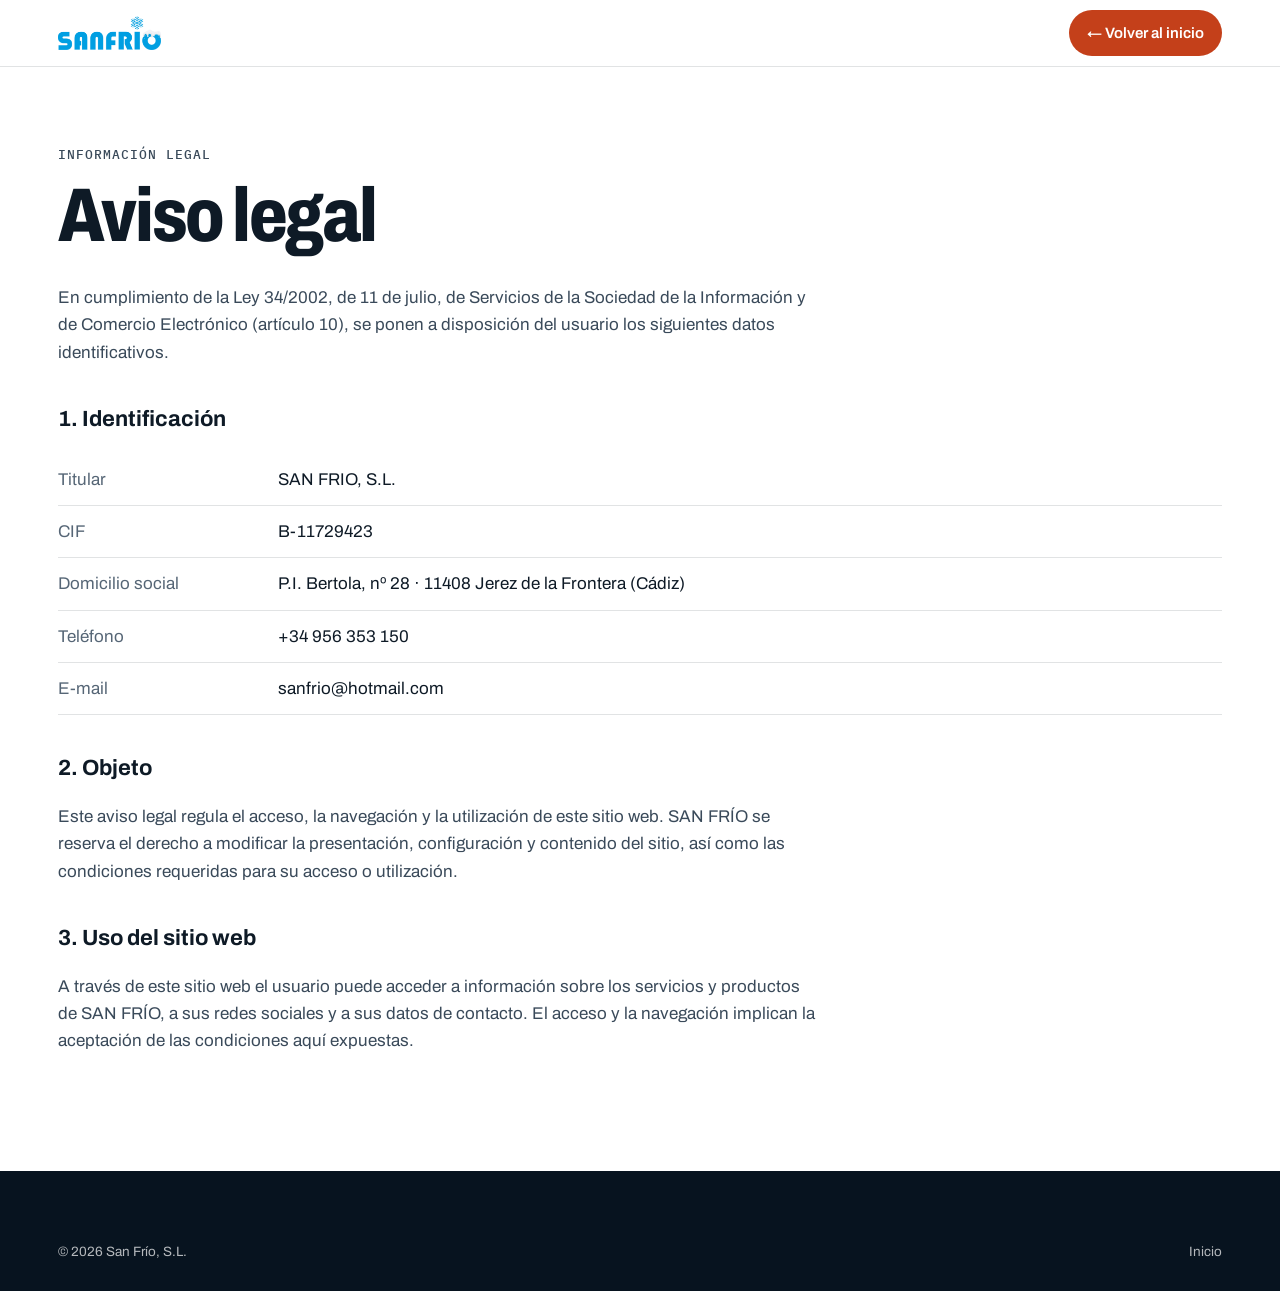
==== aviso-legal.html @ 6c568861 "Nueva web de San Frío Co-Authored-By: Claude Opus 5.5 <noreply@anthropic.com>" ====
<!doctype html>
<html lang="es">
<head>
  <meta charset="utf-8">
  <meta name="viewport" content="width=device-width, initial-scale=1">
  <title>Aviso legal · San Frío</title>
  <meta name="robots" content="noindex">
  <link rel="preconnect" href="https://fonts.googleapis.com">
  <link rel="preconnect" href="https://fonts.gstatic.com" crossorigin>
  <link href="https://fonts.googleapis.com/css2?family=Archivo:wdth,wght@62..125,400..800&family=IBM+Plex+Mono:wght@400;500&display=swap" rel="stylesheet">
  <link rel="stylesheet" href="styles.css?v=20261125">
</head>
<body class="page-solid">
<header class="nav solid" id="nav">
  <a class="nav-logo" href="index.html" aria-label="San Frío, inicio"><img src="assets/img/logo.webp" alt="San Frío" width="819" height="270"></a>
  <a class="nav-cta" href="index.html" style="margin-left:auto;display:inline-flex">← Volver al inicio</a>
</header>
<main class="legal">
  <div class="wrap">
    <p class="eyebrow">Información legal</p>
    <h1>Aviso legal</h1>
    <p>En cumplimiento de la Ley 34/2002, de 11 de julio, de Servicios de la Sociedad de la Información y de Comercio Electrónico (artículo 10), se ponen a disposición del usuario los siguientes datos identificativos.</p>
    <h2>1. Identificación</h2>
    <dl>
      <div><dt>Titular</dt><dd>SAN FRIO, S.L.</dd></div>
      <div><dt>CIF</dt><dd>B-11729423</dd></div>
      <div><dt>Domicilio social</dt><dd>P.I. Bertola, nº 28 · 11408 Jerez de la Frontera (Cádiz)</dd></div>
      <div><dt>Teléfono</dt><dd><a href="tel:+34956353150">+34 956 353 150</a></dd></div>
      <div><dt>E-mail</dt><dd><a href="mailto:sanfrio@hotmail.com">sanfrio@hotmail.com</a></dd></div>
    </dl>
    <h2>2. Objeto</h2>
    <p>Este aviso legal regula el acceso, la navegación y la utilización de este sitio web. SAN FRÍO se reserva el derecho a modificar la presentación, configuración y contenido del sitio, así como las condiciones requeridas para su acceso o utilización.</p>
    <h2>3. Uso del sitio web</h2>
    <p>A través de este sitio web el usuario puede acceder a información sobre los servicios y productos de SAN FRÍO, a sus redes sociales y a sus datos de contacto. El acceso y la navegación implican la aceptación de las condiciones aquí expuestas.</p>
  </div>
</main>
<footer class="footer">
  <div class="wrap footer-legal" style="margin-top:0;border:0;padding-top:0">
    <p>© 2026 San Frío, S.L.</p>
    <a href="index.html">Inicio</a>
  </div>
</footer>
<script defer src="main.js?v=20261125"></script>
</body>
</html>
---- styles.css ----
/* =========================================================
   San Frío — styles.css
   Azul hielo del logotipo + acento cálido (frío ↔ calor)
   ========================================================= */
:root {
  --navy:   #0b1d2e;
  --navy-2: #12293f;
  --ink:    #0e1a26;
  --ink-2:  #3a4a5a;
  --mute:   #566676;
  --ice:    #eef5fa;
  --ice-2:  #dfecf5;
  --white:  #ffffff;
  --blue:   #009fe3;   /* logotipo */
  --blue-d: #0077b3;
  --cold:   #2bb5f0;
  --hot:    #ff6a3d;
  --hot-d:  #a83614;
  --hot-btn: #c4401a;
  --green:  #2fa77a;
  --line:   rgba(14,26,38,.12);
  --font:   "Archivo", system-ui, sans-serif;
  --mono:   "IBM Plex Mono", ui-monospace, monospace;
  --pad:    clamp(16px, 4.5vw, 64px);
  --ease:   cubic-bezier(.2,.75,.15,1);
  --r:      18px;
}

*, *::before, *::after { box-sizing: border-box; }
html { scroll-behavior: smooth; scroll-padding-top: 84px; -webkit-text-size-adjust: 100%; }
body { margin: 0; background: var(--ice); color: var(--ink); font: 400 17px/1.6 var(--font); overflow-x: hidden; -webkit-font-smoothing: antialiased; }
img { display: block; max-width: 100%; height: auto; }
a { color: inherit; text-decoration: none; }
button { font: inherit; }
.wrap { width: 100%; max-width: 1320px; margin: 0 auto; padding: 0 var(--pad); }
.sr { position: absolute; width: 1px; height: 1px; overflow: hidden; clip: rect(0 0 0 0); white-space: nowrap; }
.skip { position: absolute; left: -999px; top: 8px; z-index: 200; background: var(--ink); color: #fff; padding: 8px 14px; border-radius: 8px; }
.skip:focus { left: 8px; }
:focus-visible { outline: 2px solid var(--hot); outline-offset: 3px; }

/* ---------- Type ---------- */
.eyebrow { display: inline-flex; align-items: center; gap: 10px; font: 500 12.5px/1.3 var(--mono); letter-spacing: .08em; text-transform: uppercase; color: var(--blue-d); margin: 0 0 16px; }
.eyebrow--light { color: var(--cold); }
.h2 { font-weight: 750; font-stretch: 88%; font-size: clamp(34px, 4.8vw, 64px); line-height: 1; letter-spacing: -.025em; margin: 0; }
.h2 em { font-style: normal; color: var(--blue); }
.h2--light { color: #fff; }
.h2--light em { color: var(--cold); }
.lead { color: var(--ink-2); font-size: 18px; max-width: 600px; margin: 20px 0 0; }
.head { margin-bottom: clamp(36px, 5vw, 60px); max-width: 820px; }
.head--row { max-width: none; display: flex; justify-content: space-between; align-items: flex-end; gap: 30px; flex-wrap: wrap; }
.link { font-weight: 600; color: var(--blue-d); border-bottom: 2px solid currentColor; padding-bottom: 2px; transition: color .3s; }
.link:hover { color: var(--hot-d); }

/* ---------- Buttons ---------- */
.btn { display: inline-flex; align-items: center; justify-content: center; gap: 8px; min-height: 52px; padding: 0 26px; border-radius: 999px; font-weight: 600; font-size: 15.5px; border: 1.5px solid transparent; cursor: pointer; transition: transform .35s var(--ease), background .3s, color .3s, border-color .3s, box-shadow .35s; }
.btn:hover { transform: translateY(-2px); }
.btn-ice { background: #fff; color: var(--navy); }
.btn-ice:hover { background: var(--ice-2); }
.btn-hot { background: var(--hot-btn); color: #fff; }
.btn-hot:hover { background: var(--hot-d); }
.btn-line { border-color: rgba(255,255,255,.4); color: #fff; }
.btn-line:hover { border-color: #fff; background: rgba(255,255,255,.08); }

/* ---------- Nav ---------- */
.nav { position: fixed; inset: 0 0 auto; z-index: 60; display: flex; align-items: center; gap: 28px; padding: 14px var(--pad); transition: background .35s, box-shadow .35s, padding .35s; }
.nav.solid { background: rgba(255,255,255,.94); backdrop-filter: blur(14px); -webkit-backdrop-filter: blur(14px); box-shadow: 0 1px 0 var(--line); padding-top: 10px; padding-bottom: 10px; }
.nav-logo { background: #fff; border-radius: 12px; padding: 6px 12px; transition: padding .35s; }
.nav-logo img { height: 34px; width: auto; }
.nav.solid .nav-logo { padding: 2px 0; }
.nav-links { display: flex; gap: 6px; margin-left: auto; }
.nav-links a { color: #fff; font-weight: 500; font-size: 15px; padding: 8px 14px; border-radius: 999px; transition: background .3s, color .3s; }
.nav-links a:hover { background: rgba(255,255,255,.12); }
.nav.solid .nav-links a { color: var(--ink); }
.nav.solid .nav-links a:hover, .nav.solid .nav-links a.active { background: var(--ice-2); }
.nav-cta { display: inline-flex; align-items: center; gap: 8px; background: var(--hot-btn); color: #fff; font-weight: 600; padding: 11px 18px; border-radius: 999px; font-size: 15px; transition: background .3s; white-space: nowrap; }
.nav-cta svg { width: 16px; height: 16px; }
.nav-cta:hover { background: var(--hot-d); }
.burger { display: none; margin-left: auto; width: 46px; height: 46px; border: 0; border-radius: 12px; background: #fff; cursor: pointer; position: relative; z-index: 70; }
.burger span { position: absolute; left: 12px; right: 12px; height: 2px; background: var(--navy); border-radius: 2px; transition: transform .35s var(--ease), opacity .2s; }
.burger span:nth-child(1) { top: 15px; } .burger span:nth-child(2) { top: 22px; } .burger span:nth-child(3) { top: 29px; }
body.menu-open .burger span:nth-child(1) { transform: translateY(7px) rotate(45deg); }
body.menu-open .burger span:nth-child(2) { opacity: 0; }
body.menu-open .burger span:nth-child(3) { transform: translateY(-7px) rotate(-45deg); }
.drawer { position: fixed; inset: 0; z-index: 55; background: var(--navy); color: #fff; display: flex; flex-direction: column; justify-content: center; gap: 28px; padding: 100px var(--pad) 40px; opacity: 0; visibility: hidden; transform: translateY(-12px); transition: opacity .4s, transform .4s var(--ease), visibility .4s; }
body.menu-open .drawer { opacity: 1; visibility: visible; transform: none; }
.drawer nav { display: flex; flex-direction: column; }
.drawer nav a { font-weight: 700; font-stretch: 85%; font-size: clamp(32px, 9vw, 46px); line-height: 1.2; padding: 6px 0; border-bottom: 1px solid rgba(255,255,255,.1); }
.drawer-mail { color: var(--cold); text-align: center; }

/* ---------- Hero / termostato ---------- */
.hero {
  --temp: color-mix(in oklab, var(--hot) calc(var(--heat, 0) * 100%), var(--cold));
  position: relative; min-height: 100svh; background: var(--navy); color: #fff; overflow: hidden;
  display: flex; flex-direction: column; justify-content: center; padding: 120px 0 0;
}
.hero-field { position: absolute; inset: 0; pointer-events: none;
  background:
    radial-gradient(60% 70% at 78% 40%, color-mix(in oklab, var(--temp) 55%, transparent), transparent 70%),
    radial-gradient(45% 55% at 12% 90%, color-mix(in oklab, var(--temp) 28%, transparent), transparent 70%),
    linear-gradient(180deg, var(--navy) 0%, var(--navy-2) 100%);
  transition: background .6s;
}
.hero-field::after { content: ""; position: absolute; inset: 0; background-image: radial-gradient(rgba(255,255,255,.09) 1px, transparent 1px); background-size: 26px 26px; mask-image: linear-gradient(180deg, #000, transparent 85%); -webkit-mask-image: linear-gradient(180deg, #000, transparent 85%); }
.hero-grid { position: relative; display: grid; grid-template-columns: 1.25fr 1fr; gap: clamp(30px, 5vw, 80px); align-items: center; }
.pip { width: 8px; height: 8px; border-radius: 50%; background: var(--temp); }
.hero .eyebrow { color: rgba(255,255,255,.78); }
.hero-title { font-weight: 800; font-stretch: 78%; font-size: clamp(54px, 9.2vw, 138px); line-height: .9; letter-spacing: -.035em; margin: 0 0 26px; }
.hero-title span { display: block; }
.hero-title .hl { color: var(--temp); transition: color .5s; }
.hero-sub { font-size: clamp(17px, 1.35vw, 20px); color: rgba(255,255,255,.8); max-width: 560px; margin: 0 0 34px; }
.hero-actions { display: flex; flex-wrap: wrap; gap: 12px; }
.hero-in { animation: up 1s var(--ease) both; animation-delay: var(--d, 0s); }
.hero-done .hero-in { animation: none; opacity: 1; transform: none; }
@keyframes up { from { opacity: 0; transform: translateY(34px); } to { opacity: 1; transform: none; } }

.thermo { justify-self: center; width: min(100%, 420px); text-align: center; }
.thermo-ring { position: relative; aspect-ratio: 1; width: 100%; max-width: 360px; margin: 0 auto 26px; }
.thermo-arc { position: absolute; inset: 0; transform: rotate(135deg); }
.thermo-arc circle { fill: none; stroke-width: 9; stroke-linecap: round; stroke-dasharray: 75 100; }
.arc-bg { stroke: rgba(255,255,255,.12); }
.arc-fg { stroke: var(--temp); stroke-dasharray: calc(8 + var(--t) * 67) 100; transition: stroke-dasharray .35s var(--ease), stroke .5s; filter: drop-shadow(0 0 10px var(--temp)); }
.thermo-face { position: absolute; inset: 15%; border-radius: 50%; display: flex; flex-direction: column; align-items: center; justify-content: center; background: radial-gradient(circle at 35% 30%, rgba(255,255,255,.14), rgba(255,255,255,.03) 60%); border: 1px solid rgba(255,255,255,.14); backdrop-filter: blur(6px); box-shadow: inset 0 0 60px color-mix(in oklab, var(--temp) 25%, transparent); }
.thermo-mode { font: 500 13px var(--mono); letter-spacing: .14em; text-transform: uppercase; color: var(--temp); }
.thermo-temp { font-weight: 300; font-stretch: 75%; font-size: clamp(76px, 9vw, 116px); line-height: 1; letter-spacing: -.04em; font-variant-numeric: tabular-nums; }
.thermo-temp sup { font-size: .3em; font-weight: 500; vertical-align: top; position: relative; top: .5em; margin-left: 2px; }
.thermo-note { font-size: 14px; color: rgba(255,255,255,.7); margin-top: 6px; }
.thermo-range { display: flex; align-items: center; gap: 12px; font: 500 13px var(--mono); color: rgba(255,255,255,.6); }
.thermo-range input { flex: 1; -webkit-appearance: none; appearance: none; height: 6px; border-radius: 6px; background: linear-gradient(90deg, var(--cold), #b6c9d6 50%, var(--hot)); cursor: pointer; }
.thermo-range input::-webkit-slider-thumb { -webkit-appearance: none; width: 26px; height: 26px; border-radius: 50%; background: #fff; border: 5px solid var(--temp); box-shadow: 0 4px 14px rgba(0,0,0,.35); }
.thermo-range input::-moz-range-thumb { width: 18px; height: 18px; border-radius: 50%; background: #fff; border: 5px solid var(--temp); }
.thermo-hint { font-size: 13.5px; color: rgba(255,255,255,.55); margin: 14px 0 0; }

.hero-facts { position: relative; list-style: none; margin-top: clamp(50px, 8vh, 90px); padding-top: 26px; padding-bottom: 34px; display: grid; grid-template-columns: repeat(4, 1fr); gap: 24px; border-top: 1px solid rgba(255,255,255,.12); }
.hero-facts li { display: flex; flex-direction: column; gap: 4px; }
.hero-facts b { font-weight: 750; font-stretch: 85%; font-size: 26px; color: #fff; }
.hero-facts span { font-size: 14px; color: rgba(255,255,255,.68); line-height: 1.45; }

/* ---------- Reveal ---------- */
.reveal { opacity: 0; transform: translateY(24px); transition: opacity .9s var(--ease), transform .9s var(--ease); }
.reveal.in { opacity: 1; transform: none; }
.reveal[data-split] { opacity: 1; transform: none; }

/* ---------- Servicios ---------- */
.services { padding: clamp(90px, 11vw, 150px) 0; background: #fff; }
.svc-list { list-style: none; margin: 0; padding: 0; display: grid; grid-template-columns: repeat(3, 1fr); border-top: 1px solid var(--line); }
.svc { position: relative; padding: 34px 30px 38px 0; border-bottom: 1px solid var(--line); }
.svc:not(:nth-child(3n)) { border-right: 1px solid var(--line); }
.svc:not(:nth-child(3n+1)) { padding-left: 30px; }
.svc-n { font: 500 13px var(--mono); color: var(--blue); }
.svc h3 { font-weight: 700; font-stretch: 90%; font-size: 23px; line-height: 1.15; margin: 14px 0 10px; letter-spacing: -.01em; }
.svc p { color: var(--ink-2); margin: 0; font-size: 16px; }
.svc::before { content: ""; position: absolute; left: 0; right: 0; top: -1px; height: 2px; background: var(--blue); transform: scaleX(0); transform-origin: left; transition: transform .6s var(--ease); }
.svc:hover::before { transform: scaleX(1); }

/* ---------- Bento líneas ---------- */
.lines { padding: clamp(90px, 11vw, 150px) 0; }
.bento { display: grid; grid-template-columns: repeat(4, 1fr); grid-auto-rows: minmax(250px, auto); gap: 16px; }
.tile { position: relative; overflow: hidden; border-radius: var(--r); padding: 28px; display: flex; flex-direction: column; justify-content: space-between; min-height: 280px; isolation: isolate; transition: transform .5s var(--ease), box-shadow .5s; }
.tile:hover { transform: translateY(-6px); box-shadow: 0 30px 60px -30px rgba(11,29,46,.45); }
.tile--big { grid-column: span 2; grid-row: span 2; }
.tile-text { position: relative; z-index: 2; max-width: 360px; }
.tile-k { font: 500 12px var(--mono); letter-spacing: .1em; text-transform: uppercase; margin: 0 0 10px; opacity: .85; }
.tile h3 { font-weight: 750; font-stretch: 86%; font-size: clamp(22px, 2vw, 28px); line-height: 1.05; letter-spacing: -.015em; margin: 0 0 10px; }
.tile--big h3 { font-size: clamp(30px, 3.2vw, 44px); }
.tile p { margin: 0 0 14px; font-size: 15.5px; opacity: .88; }
.tile-go { font-weight: 600; font-size: 15px; }
.tile img { position: absolute; z-index: 1; right: -6%; bottom: -6%; width: 58%; mix-blend-mode: multiply; transition: transform .8s var(--ease); }
.tile--big img { position: relative; right: auto; bottom: auto; width: 72%; max-width: 480px; align-self: flex-end; margin: 10px -10px -16px 0; }
.tile:hover img { transform: scale(1.06) rotate(-1.5deg); }
.tile--cold { background: linear-gradient(150deg, #d7effb, #bfe4f7); color: var(--navy); }
.tile--hot { background: linear-gradient(150deg, #ffe6da, #ffd0bb); color: #4a1c0c; }
.tile--air { background: linear-gradient(150deg, #eef3f7, #dde7ef); color: var(--navy); }
.tile--green { background: linear-gradient(150deg, #e0f3ea, #c9eadb); color: #0c3a29; }
.tile--light { background: linear-gradient(150deg, #fff5d6, #ffeab0); color: #3d2d00; }
.tile--hot img, .tile--air img, .tile--green img, .tile--light img { width: 46%; }

/* ---------- Instalamos ---------- */
.install { background: var(--navy); color: rgba(255,255,255,.82); padding: clamp(70px, 9vw, 120px) 0; position: relative; overflow: hidden; }
.install::before { content: ""; position: absolute; inset: 0; background: radial-gradient(50% 120% at 100% 50%, rgba(255,106,61,.28), transparent 60%), radial-gradient(40% 100% at 0% 0%, rgba(43,181,240,.22), transparent 60%); }
.install-inner { position: relative; display: grid; grid-template-columns: 1.6fr 1fr; gap: 40px; align-items: end; }
.install p { font-size: 18px; max-width: 560px; margin: 22px 0 0; }
.install-cta { display: flex; flex-wrap: wrap; gap: 12px; justify-content: flex-end; }

/* ---------- Catálogo ---------- */
.catalog { padding: clamp(90px, 11vw, 150px) 0; }
.search { display: flex; align-items: center; gap: 10px; background: #fff; border: 1.5px solid var(--line); border-radius: 999px; padding: 0 18px; min-width: min(100%, 340px); min-height: 54px; transition: border-color .3s, box-shadow .3s; }
.search:focus-within { border-color: var(--blue); box-shadow: 0 0 0 4px rgba(0,159,227,.15); }
.search svg { width: 20px; height: 20px; color: var(--mute); flex: none; }
.search input { border: 0; outline: 0; background: transparent; font: inherit; font-size: 16px; width: 100%; color: var(--ink); }
.chips { display: flex; gap: 8px; flex-wrap: wrap; margin-bottom: 14px; }
.chip { border: 1.5px solid var(--line); background: #fff; color: var(--ink); padding: 10px 16px; border-radius: 999px; font-size: 14.5px; font-weight: 500; cursor: pointer; transition: background .25s, color .25s, border-color .25s; }
.chip:hover { border-color: var(--blue); }
.chip.is-on { background: var(--navy); color: #fff; border-color: var(--navy); }
.count { font: 500 13px var(--mono); color: var(--mute); margin: 0 0 22px; }
.grid { display: grid; grid-template-columns: repeat(auto-fill, minmax(230px, 1fr)); gap: 16px; }
.p { background: #fff; border-radius: var(--r); padding: 16px 16px 18px; display: flex; flex-direction: column; border: 1px solid transparent; transition: border-color .3s, box-shadow .4s, transform .4s var(--ease); }
.p:hover { border-color: var(--ice-2); box-shadow: 0 22px 40px -26px rgba(11,29,46,.35); transform: translateY(-3px); }
.p[hidden] { display: none; }
.p-media { aspect-ratio: 1; border-radius: 12px; background: #fff; display: flex; align-items: center; justify-content: center; overflow: hidden; margin-bottom: 14px; }
.p-media img { width: 88%; height: 88%; object-fit: contain; transition: transform .6s var(--ease); }
.p:hover .p-media img { transform: scale(1.05); }
.p-ph { width: 100%; height: 100%; display: flex; align-items: center; justify-content: center; background: var(--ice); color: var(--blue); border-radius: 12px; }
.p-ph svg { width: 34%; opacity: .7; }
.p-cat { font: 500 11.5px var(--mono); letter-spacing: .06em; text-transform: uppercase; color: var(--blue-d); margin: 0 0 6px; }
.p-name { font-weight: 650; font-stretch: 92%; font-size: 17.5px; line-height: 1.2; margin: 0 0 4px; }
.p-fact { color: var(--mute); font-size: 14.5px; margin: 0 0 16px; }
.p-ask { margin-top: auto; align-self: flex-start; background: var(--ice); color: var(--navy); border: 0; border-radius: 999px; padding: 10px 18px; font-weight: 600; font-size: 14.5px; cursor: pointer; transition: background .25s, color .25s; }
.p-ask:hover { background: var(--hot-btn); color: #fff; }
.empty { padding: 40px 0; color: var(--ink-2); font-size: 18px; }
.empty a { color: var(--blue-d); font-weight: 600; text-decoration: underline; }

/* ---------- Empresa ---------- */
.about { background: #fff; padding: clamp(90px, 11vw, 150px) 0; }
.about-grid { display: grid; grid-template-columns: .9fr 1.4fr; gap: clamp(40px, 6vw, 100px); align-items: start; }
.about-big { position: sticky; top: 110px; display: grid; grid-template-columns: auto 1fr; align-items: start; }
.about-num { font-weight: 800; font-stretch: 70%; font-size: clamp(150px, 20vw, 290px); line-height: .8; letter-spacing: -.05em; color: var(--blue); font-variant-numeric: tabular-nums; }
.about-plus { font-weight: 700; font-size: clamp(50px, 6vw, 90px); line-height: 1; color: var(--hot); }
.about-big p { grid-column: 1 / -1; font-size: 18px; color: var(--ink-2); max-width: 340px; margin: 22px 0 0; }
.about-text > p:not(.eyebrow) { color: var(--ink-2); font-size: 18px; margin: 22px 0 0; }
.values { list-style: none; margin: 44px 0 0; padding: 0; display: grid; grid-template-columns: repeat(3, 1fr); gap: 16px; }
.values li { background: var(--ice); border-radius: var(--r); padding: 22px; }
.values h3 { font-weight: 700; font-stretch: 90%; font-size: 19px; margin: 0 0 6px; }
.values p { margin: 0; color: var(--ink-2); font-size: 15px; }

/* ---------- Noticias ---------- */
.news { padding: clamp(90px, 11vw, 140px) 0; }
.news-grid { display: grid; grid-template-columns: repeat(3, 1fr); gap: 16px; }
.post { background: #fff; border-radius: var(--r); padding: 28px; border-top: 3px solid var(--blue); }
.post time { font: 500 13px var(--mono); color: var(--mute); }
.post h3 { font-weight: 700; font-stretch: 90%; font-size: 22px; line-height: 1.15; margin: 12px 0 10px; }
.post p { margin: 0; color: var(--ink-2); font-size: 15.5px; }

/* ---------- Contacto ---------- */
.contact { background: var(--navy); color: rgba(255,255,255,.85); padding: clamp(90px, 11vw, 150px) 0; }
.contact-grid { display: grid; grid-template-columns: 1fr 1fr; gap: clamp(36px, 6vw, 90px); align-items: start; }
.c-list { list-style: none; margin: 40px 0 30px; padding: 0; }
.c-list li { display: grid; grid-template-columns: 120px 1fr; gap: 16px; padding: 18px 0; border-bottom: 1px solid rgba(255,255,255,.12); }
.c-list li > span:first-child { font: 500 12.5px var(--mono); letter-spacing: .08em; text-transform: uppercase; color: var(--cold); padding-top: 4px; }
.c-list a { color: #fff; font-size: 19px; font-weight: 500; overflow-wrap: anywhere; }
.c-list a:hover { color: var(--cold); }
.c-social a { font-size: 17px; }
.map { aspect-ratio: 16/10; border-radius: var(--r); overflow: hidden; background: var(--navy-2); }
.map iframe { width: 100%; height: 100%; border: 0; filter: saturate(.8); }
.form { background: #fff; color: var(--ink); border-radius: 24px; padding: clamp(24px, 3.5vw, 44px); display: flex; flex-direction: column; gap: 16px; }
.form h3 { font-weight: 750; font-stretch: 88%; font-size: 28px; line-height: 1.1; margin: 0 0 6px; letter-spacing: -.015em; }
.f-row { display: grid; grid-template-columns: 1fr 1fr; gap: 16px; }
.form label { display: flex; flex-direction: column; gap: 6px; font-size: 14px; font-weight: 600; color: var(--ink-2); }
.form input, .form textarea { font: inherit; font-size: 16px; font-weight: 400; color: var(--ink); background: var(--ice); border: 1.5px solid transparent; border-radius: 12px; padding: 13px 14px; transition: border-color .25s, background .25s; }
.form textarea { resize: vertical; min-height: 120px; }
.form input:focus, .form textarea:focus { outline: none; border-color: var(--blue); background: #fff; }
.form .invalid { border-color: var(--hot); background: #fff4ef; }
.form .btn { align-self: flex-start; }
.form-note { margin: 0; font-size: 14px; color: var(--mute); }
.form-note.ok { color: var(--green); font-weight: 600; }

/* ---------- Footer ---------- */
.footer { background: #07131f; color: rgba(255,255,255,.7); padding: 70px 0 28px; }
.footer-grid { display: grid; grid-template-columns: 1.6fr 1fr 1fr; gap: 40px; }
.footer-logo { height: 54px; width: auto; margin-bottom: 16px; }
.footer p { margin: 0; max-width: 340px; }
.footer h4 { font: 500 12px var(--mono); letter-spacing: .1em; text-transform: uppercase; color: var(--cold); margin: 0 0 14px; }
.footer-grid a, .footer-grid span { display: block; margin-bottom: 8px; font-size: 15px; }
.footer-grid a:hover { color: #fff; }
.footer-legal { display: flex; justify-content: space-between; flex-wrap: wrap; gap: 14px; margin-top: 54px; padding-top: 22px; border-top: 1px solid rgba(255,255,255,.1); font-size: 13.5px; }
.footer-legal a:hover { color: #fff; }

.float-call { position: fixed; right: 18px; bottom: 18px; z-index: 50; width: 58px; height: 58px; border-radius: 50%; background: var(--hot-btn); color: #fff; display: none; align-items: center; justify-content: center; box-shadow: 0 10px 24px -10px rgba(0,0,0,.45); }
.float-call svg { width: 24px; height: 24px; }

/* ---------- Legal ---------- */
.legal { padding: 140px 0 100px; background: #fff; min-height: 80vh; }
.legal h1 { font-weight: 800; font-stretch: 80%; font-size: clamp(42px, 6vw, 76px); line-height: 1; letter-spacing: -.03em; margin: 0 0 30px; }
.legal h2 { font-weight: 700; font-size: 22px; margin: 36px 0 10px; }
.legal p { color: var(--ink-2); max-width: 760px; }
.legal dl div { display: grid; grid-template-columns: 200px 1fr; gap: 20px; padding: 12px 0; border-bottom: 1px solid var(--line); }
.legal dt { color: var(--mute); } .legal dd { margin: 0; overflow-wrap: anywhere; }

/* ---------- Responsive ---------- */
@media (max-width: 1080px) {
  .nav-links { display: none; }
  .nav-cta { margin-left: auto; }
  .hero-grid { grid-template-columns: 1fr; }
  .thermo { justify-self: start; display: grid; grid-template-columns: 200px 1fr; gap: 24px; align-items: center; text-align: left; width: 100%; max-width: 640px; }
  .thermo-ring { margin: 0; }
  .thermo-temp { font-size: 64px; }
  .hero-facts { grid-template-columns: repeat(2, 1fr); }
  .svc-list { grid-template-columns: repeat(2, 1fr); }
  .svc:nth-child(n) { border-right: 0; padding-left: 0; padding-right: 24px; }
  .svc:nth-child(odd) { border-right: 1px solid var(--line); }
  .svc:nth-child(even) { padding-left: 24px; }
  .bento { grid-template-columns: repeat(2, 1fr); }
  .tile--big img { width: 56%; }
  .tile--big .tile-text { max-width: 520px; }
  .install-inner { grid-template-columns: 1fr; }
  .install-cta { justify-content: flex-start; }
  .about-grid { grid-template-columns: 1fr; }
  .about-big { position: static; }
  .news-grid { grid-template-columns: 1fr 1fr; }
  .contact-grid { grid-template-columns: 1fr; }
}
@media (max-width: 680px) {
  body { font-size: 16px; }
  .nav { gap: 10px; }
  .nav-logo img { height: 28px; }
  .nav-cta { display: none; }
  .burger { display: block; }
  .hero { padding-top: 100px; }
  .hero-title { font-size: clamp(50px, 15vw, 70px); }
  .hero-actions .btn { flex: 1 1 100%; }
  .thermo { grid-template-columns: 1fr; text-align: center; }
  .thermo-ring { max-width: 230px; margin: 0 auto; }
  .hero-facts { grid-template-columns: 1fr 1fr; gap: 18px 14px; }
  .hero-facts b { font-size: 21px; }
  .hero-facts span { font-size: 13px; }
  .svc-list { grid-template-columns: 1fr; }
  .svc:nth-child(n) { border-right: 0; padding: 26px 0 28px; }
  .bento { grid-template-columns: 1fr; }
  .tile, .tile--big { grid-column: auto; grid-row: auto; min-height: 0; justify-content: flex-start; }
  .tile img, .tile--big img, .tile--hot img, .tile--air img, .tile--green img, .tile--light img { position: relative; right: auto; bottom: auto; width: 52%; max-height: 200px; object-fit: contain; margin: 18px -8px -14px auto; }
  .tile--big img { width: 78%; max-height: none; }
  .tile--big .tile-text { max-width: none; }
  .grid { grid-template-columns: 1fr 1fr; gap: 10px; }
  .p { padding: 10px 10px 14px; }
  .p-name { font-size: 15px; }
  .p-fact { font-size: 13px; }
  .p-ask { padding: 9px 14px; font-size: 13.5px; }
  .chips { flex-wrap: nowrap; overflow-x: auto; margin-left: calc(var(--pad) * -1); margin-right: calc(var(--pad) * -1); padding: 0 var(--pad) 6px; scrollbar-width: none; }
  .chip { flex: none; }
  .search { width: 100%; }
  .values { grid-template-columns: 1fr; }
  .news-grid { grid-template-columns: 1fr; }
  .c-list li { grid-template-columns: 1fr; gap: 4px; }
  .f-row { grid-template-columns: 1fr; }
  .footer-grid { grid-template-columns: 1fr; gap: 30px; }
  .float-call { display: flex; }
  .legal dl div { grid-template-columns: 1fr; gap: 2px; }
}
@media (min-width: 681px) { .drawer { display: none; } }
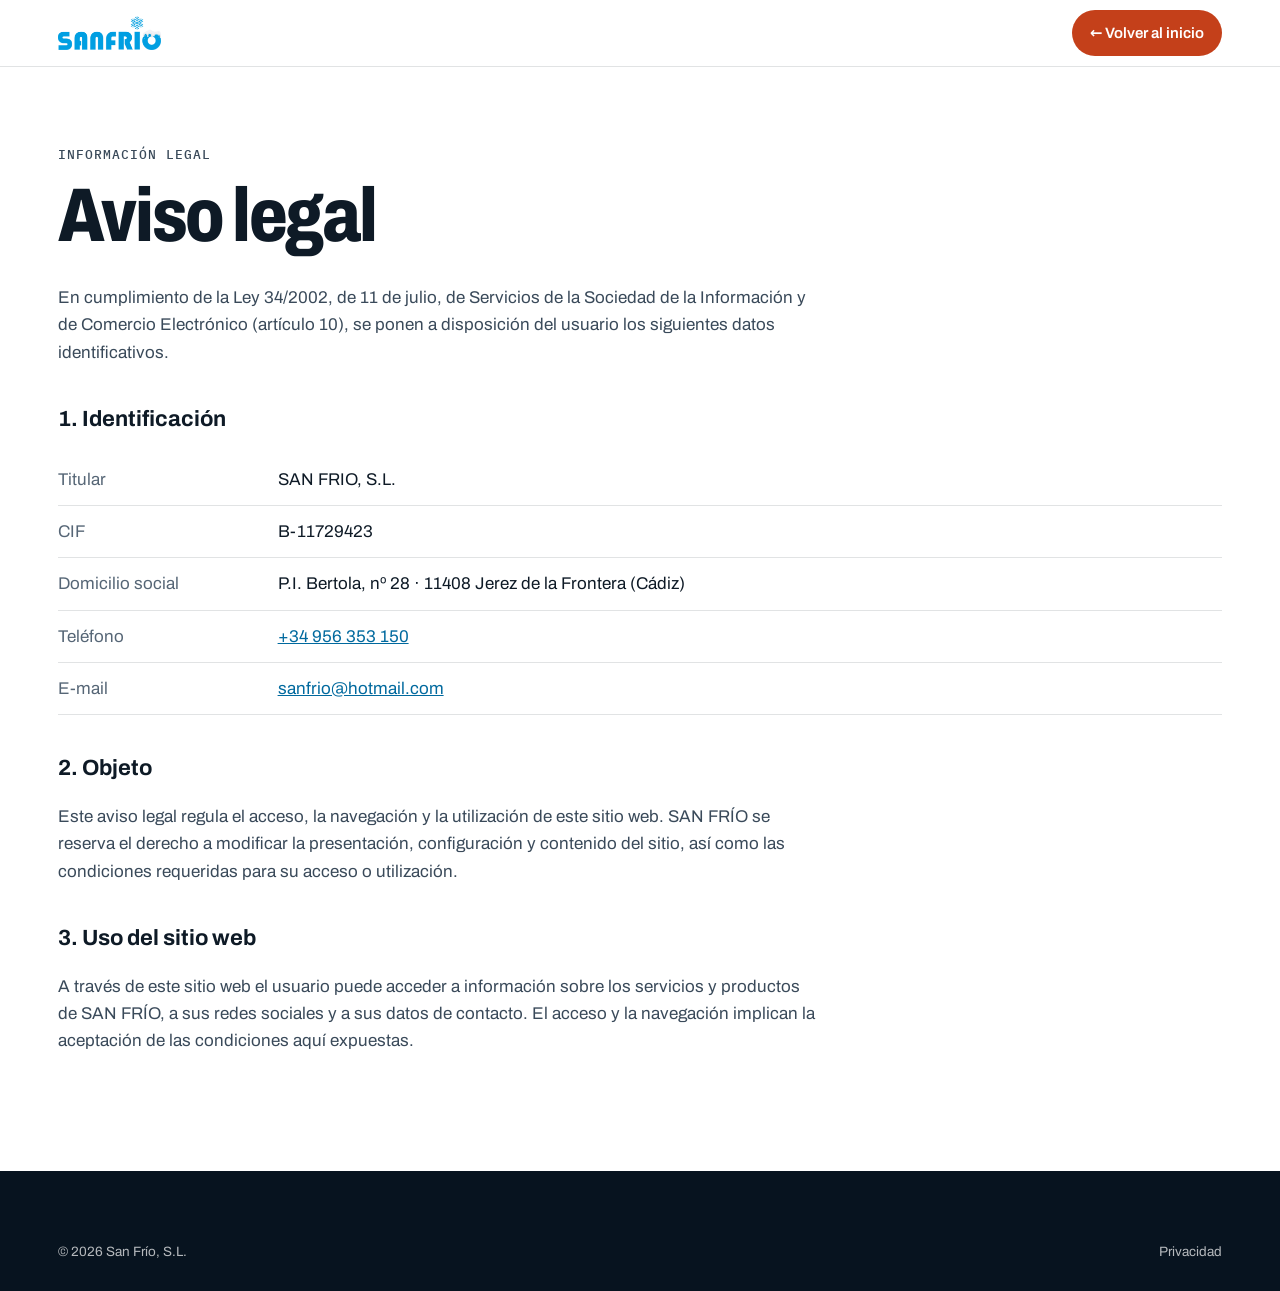
==== commit 698f3fba: "Listo para producción: privacidad, tipografías locales, mapa bajo demanda, redirecciones de la web a" ====
--- a/aviso-legal.html
+++ b/aviso-legal.html
@@ -5,10 +5,8 @@
   <meta name="viewport" content="width=device-width, initial-scale=1">
   <title>Aviso legal · San Frío</title>
   <meta name="robots" content="noindex">
-  <link rel="preconnect" href="https://fonts.googleapis.com">
-  <link rel="preconnect" href="https://fonts.gstatic.com" crossorigin>
-  <link href="https://fonts.googleapis.com/css2?family=Archivo:wdth,wght@62..125,400..800&family=IBM+Plex+Mono:wght@400;500&display=swap" rel="stylesheet">
-  <link rel="stylesheet" href="styles.css?v=20261125">
+  <link rel="preload" href="assets/fonts/archivo.woff2" as="font" type="font/woff2" crossorigin>
+  <link rel="stylesheet" href="styles.css?v=20261126">
 </head>
 <body class="page-solid">
 <header class="nav solid" id="nav">
@@ -37,9 +35,9 @@
 <footer class="footer">
   <div class="wrap footer-legal" style="margin-top:0;border:0;padding-top:0">
     <p>© 2026 San Frío, S.L.</p>
-    <a href="index.html">Inicio</a>
+    <a href="privacidad.html">Privacidad</a>
   </div>
 </footer>
-<script defer src="main.js?v=20261125"></script>
+<script defer src="main.js?v=20261126"></script>
 </body>
 </html>
--- a/styles.css
+++ b/styles.css
@@ -1,3 +1,30 @@
+/* Tipografías alojadas en la propia web (subset latin) */
+@font-face {
+  font-family: 'Archivo';
+  font-style: normal;
+  font-weight: 400 800;
+  font-stretch: 62% 125%;
+  font-display: swap;
+  src: url('assets/fonts/archivo.woff2') format('woff2');
+  unicode-range: U+0000-00FF, U+0131, U+0152-0153, U+02BB-02BC, U+02C6, U+02DA, U+02DC, U+0304, U+0308, U+0329, U+2000-206F, U+20AC, U+2122, U+2191, U+2193, U+2212, U+2215, U+FEFF, U+FFFD;
+}
+@font-face {
+  font-family: 'IBM Plex Mono';
+  font-style: normal;
+  font-weight: 400;
+  font-display: swap;
+  src: url('assets/fonts/ibm-plex-mono-400.woff2') format('woff2');
+  unicode-range: U+0000-00FF, U+0131, U+0152-0153, U+02BB-02BC, U+02C6, U+02DA, U+02DC, U+0304, U+0308, U+0329, U+2000-206F, U+20AC, U+2122, U+2191, U+2193, U+2212, U+2215, U+FEFF, U+FFFD;
+}
+@font-face {
+  font-family: 'IBM Plex Mono';
+  font-style: normal;
+  font-weight: 500;
+  font-display: swap;
+  src: url('assets/fonts/ibm-plex-mono-500.woff2') format('woff2');
+  unicode-range: U+0000-00FF, U+0131, U+0152-0153, U+02BB-02BC, U+02C6, U+02DA, U+02DC, U+0304, U+0308, U+0329, U+2000-206F, U+20AC, U+2122, U+2191, U+2193, U+2212, U+2215, U+FEFF, U+FFFD;
+}
+
 /* =========================================================
    San Frío — styles.css
    Azul hielo del logotipo + acento cálido (frío ↔ calor)
@@ -12,7 +39,7 @@
   --ice-2:  #dfecf5;
   --white:  #ffffff;
   --blue:   #009fe3;   /* logotipo */
-  --blue-d: #0077b3;
+  --blue-d: #00699e;
   --cold:   #2bb5f0;
   --hot:    #ff6a3d;
   --hot-d:  #a83614;
@@ -124,11 +151,11 @@
 .thermo-temp { font-weight: 300; font-stretch: 75%; font-size: clamp(76px, 9vw, 116px); line-height: 1; letter-spacing: -.04em; font-variant-numeric: tabular-nums; }
 .thermo-temp sup { font-size: .3em; font-weight: 500; vertical-align: top; position: relative; top: .5em; margin-left: 2px; }
 .thermo-note { font-size: 14px; color: rgba(255,255,255,.7); margin-top: 6px; }
-.thermo-range { display: flex; align-items: center; gap: 12px; font: 500 13px var(--mono); color: rgba(255,255,255,.6); }
+.thermo-range { display: flex; align-items: center; gap: 12px; font: 500 13px var(--mono); color: rgba(255,255,255,.75); }
 .thermo-range input { flex: 1; -webkit-appearance: none; appearance: none; height: 6px; border-radius: 6px; background: linear-gradient(90deg, var(--cold), #b6c9d6 50%, var(--hot)); cursor: pointer; }
 .thermo-range input::-webkit-slider-thumb { -webkit-appearance: none; width: 26px; height: 26px; border-radius: 50%; background: #fff; border: 5px solid var(--temp); box-shadow: 0 4px 14px rgba(0,0,0,.35); }
 .thermo-range input::-moz-range-thumb { width: 18px; height: 18px; border-radius: 50%; background: #fff; border: 5px solid var(--temp); }
-.thermo-hint { font-size: 13.5px; color: rgba(255,255,255,.55); margin: 14px 0 0; }
+.thermo-hint { font-size: 13.5px; color: rgba(255,255,255,.72); margin: 14px 0 0; }
 
 .hero-facts { position: relative; list-style: none; margin-top: clamp(50px, 8vh, 90px); padding-top: 26px; padding-bottom: 34px; display: grid; grid-template-columns: repeat(4, 1fr); gap: 24px; border-top: 1px solid rgba(255,255,255,.12); }
 .hero-facts li { display: flex; flex-direction: column; gap: 4px; }
@@ -146,7 +173,7 @@
 .svc { position: relative; padding: 34px 30px 38px 0; border-bottom: 1px solid var(--line); }
 .svc:not(:nth-child(3n)) { border-right: 1px solid var(--line); }
 .svc:not(:nth-child(3n+1)) { padding-left: 30px; }
-.svc-n { font: 500 13px var(--mono); color: var(--blue); }
+.svc-n { font: 500 13px var(--mono); color: var(--blue-d); }
 .svc h3 { font-weight: 700; font-stretch: 90%; font-size: 23px; line-height: 1.15; margin: 14px 0 10px; letter-spacing: -.01em; }
 .svc p { color: var(--ink-2); margin: 0; font-size: 16px; }
 .svc::before { content: ""; position: absolute; left: 0; right: 0; top: -1px; height: 2px; background: var(--blue); transform: scaleX(0); transform-origin: left; transition: transform .6s var(--ease); }
@@ -192,8 +219,8 @@
 .chip:hover { border-color: var(--blue); }
 .chip.is-on { background: var(--navy); color: #fff; border-color: var(--navy); }
 .count { font: 500 13px var(--mono); color: var(--mute); margin: 0 0 22px; }
-.grid { display: grid; grid-template-columns: repeat(auto-fill, minmax(230px, 1fr)); gap: 16px; }
-.p { background: #fff; border-radius: var(--r); padding: 16px 16px 18px; display: flex; flex-direction: column; border: 1px solid transparent; transition: border-color .3s, box-shadow .4s, transform .4s var(--ease); }
+.grid { display: grid; grid-template-columns: repeat(auto-fill, minmax(min(230px, 100%), 1fr)); gap: 16px; }
+.p { min-width: 0; background: #fff; border-radius: var(--r); padding: 16px 16px 18px; display: flex; flex-direction: column; border: 1px solid transparent; transition: border-color .3s, box-shadow .4s, transform .4s var(--ease); }
 .p:hover { border-color: var(--ice-2); box-shadow: 0 22px 40px -26px rgba(11,29,46,.35); transform: translateY(-3px); }
 .p[hidden] { display: none; }
 .p-media { aspect-ratio: 1; border-radius: 12px; background: #fff; display: flex; align-items: center; justify-content: center; overflow: hidden; margin-bottom: 14px; }
@@ -202,7 +229,7 @@
 .p-ph { width: 100%; height: 100%; display: flex; align-items: center; justify-content: center; background: var(--ice); color: var(--blue); border-radius: 12px; }
 .p-ph svg { width: 34%; opacity: .7; }
 .p-cat { font: 500 11.5px var(--mono); letter-spacing: .06em; text-transform: uppercase; color: var(--blue-d); margin: 0 0 6px; }
-.p-name { font-weight: 650; font-stretch: 92%; font-size: 17.5px; line-height: 1.2; margin: 0 0 4px; }
+.p-name { overflow-wrap: anywhere; hyphens: auto; font-weight: 650; font-stretch: 92%; font-size: 17.5px; line-height: 1.2; margin: 0 0 4px; }
 .p-fact { color: var(--mute); font-size: 14.5px; margin: 0 0 16px; }
 .p-ask { margin-top: auto; align-self: flex-start; background: var(--ice); color: var(--navy); border: 0; border-radius: 999px; padding: 10px 18px; font-weight: 600; font-size: 14.5px; cursor: pointer; transition: background .25s, color .25s; }
 .p-ask:hover { background: var(--hot-btn); color: #fff; }
@@ -213,8 +240,8 @@
 .about { background: #fff; padding: clamp(90px, 11vw, 150px) 0; }
 .about-grid { display: grid; grid-template-columns: .9fr 1.4fr; gap: clamp(40px, 6vw, 100px); align-items: start; }
 .about-big { position: sticky; top: 110px; display: grid; grid-template-columns: auto 1fr; align-items: start; }
-.about-num { font-weight: 800; font-stretch: 70%; font-size: clamp(150px, 20vw, 290px); line-height: .8; letter-spacing: -.05em; color: var(--blue); font-variant-numeric: tabular-nums; }
-.about-plus { font-weight: 700; font-size: clamp(50px, 6vw, 90px); line-height: 1; color: var(--hot); }
+.about-num { font-weight: 800; font-stretch: 70%; font-size: clamp(150px, 20vw, 290px); line-height: .8; letter-spacing: -.05em; color: #0082c0; font-variant-numeric: tabular-nums; }
+.about-plus { font-weight: 700; font-size: clamp(50px, 6vw, 90px); line-height: 1; color: var(--hot-btn); }
 .about-big p { grid-column: 1 / -1; font-size: 18px; color: var(--ink-2); max-width: 340px; margin: 22px 0 0; }
 .about-text > p:not(.eyebrow) { color: var(--ink-2); font-size: 18px; margin: 22px 0 0; }
 .values { list-style: none; margin: 44px 0 0; padding: 0; display: grid; grid-template-columns: repeat(3, 1fr); gap: 16px; }
@@ -225,7 +252,7 @@
 /* ---------- Noticias ---------- */
 .news { padding: clamp(90px, 11vw, 140px) 0; }
 .news-grid { display: grid; grid-template-columns: repeat(3, 1fr); gap: 16px; }
-.post { background: #fff; border-radius: var(--r); padding: 28px; border-top: 3px solid var(--blue); }
+.post { background: #fff; border-radius: var(--r); padding: 28px; }
 .post time { font: 500 13px var(--mono); color: var(--mute); }
 .post h3 { font-weight: 700; font-stretch: 90%; font-size: 22px; line-height: 1.15; margin: 12px 0 10px; }
 .post p { margin: 0; color: var(--ink-2); font-size: 15.5px; }
@@ -238,7 +265,7 @@
 .c-list li > span:first-child { font: 500 12.5px var(--mono); letter-spacing: .08em; text-transform: uppercase; color: var(--cold); padding-top: 4px; }
 .c-list a { color: #fff; font-size: 19px; font-weight: 500; overflow-wrap: anywhere; }
 .c-list a:hover { color: var(--cold); }
-.c-social a { font-size: 17px; }
+.c-social a { font-size: 17px; display: inline-flex; align-items: center; min-height: 44px; padding: 0 4px; }
 .map { aspect-ratio: 16/10; border-radius: var(--r); overflow: hidden; background: var(--navy-2); }
 .map iframe { width: 100%; height: 100%; border: 0; filter: saturate(.8); }
 .form { background: #fff; color: var(--ink); border-radius: 24px; padding: clamp(24px, 3.5vw, 44px); display: flex; flex-direction: column; gap: 16px; }
@@ -319,7 +346,7 @@
   .tile img, .tile--big img, .tile--hot img, .tile--air img, .tile--green img, .tile--light img { position: relative; right: auto; bottom: auto; width: 52%; max-height: 200px; object-fit: contain; margin: 18px -8px -14px auto; }
   .tile--big img { width: 78%; max-height: none; }
   .tile--big .tile-text { max-width: none; }
-  .grid { grid-template-columns: 1fr 1fr; gap: 10px; }
+  .grid { grid-template-columns: repeat(2, minmax(0, 1fr)); gap: 10px; }
   .p { padding: 10px 10px 14px; }
   .p-name { font-size: 15px; }
   .p-fact { font-size: 13px; }
@@ -336,3 +363,15 @@
   .legal dl div { grid-template-columns: 1fr; gap: 2px; }
 }
 @media (min-width: 681px) { .drawer { display: none; } }
+
+/* ---------- Mapa bajo demanda, textos legales, producto enlazado ---------- */
+.map-ph { height: 100%; display: flex; flex-direction: column; align-items: center; justify-content: center; gap: 14px; padding: 24px; text-align: center;
+  background: radial-gradient(circle at 30% 30%, rgba(43,181,240,.22), transparent 60%), radial-gradient(rgba(255,255,255,.08) 1px, transparent 1px) 0 0/22px 22px, var(--navy-2); }
+.map-ph p { margin: 0; max-width: 360px; font-size: 14.5px; color: rgba(255,255,255,.8); }
+.map-link { font-size: 14.5px; color: var(--cold); text-decoration: underline; }
+.form-legal { margin: 0; font-size: 13.5px; color: var(--mute); }
+.form-legal a { color: var(--blue-d); text-decoration: underline; }
+.legal-links a { margin: 0 2px; }
+.legal ul { color: var(--ink-2); max-width: 760px; padding-left: 20px; }
+.legal a { color: var(--blue-d); text-decoration: underline; }
+.p.is-target { border-color: var(--hot-btn); box-shadow: 0 0 0 3px rgba(196,64,26,.18); }
